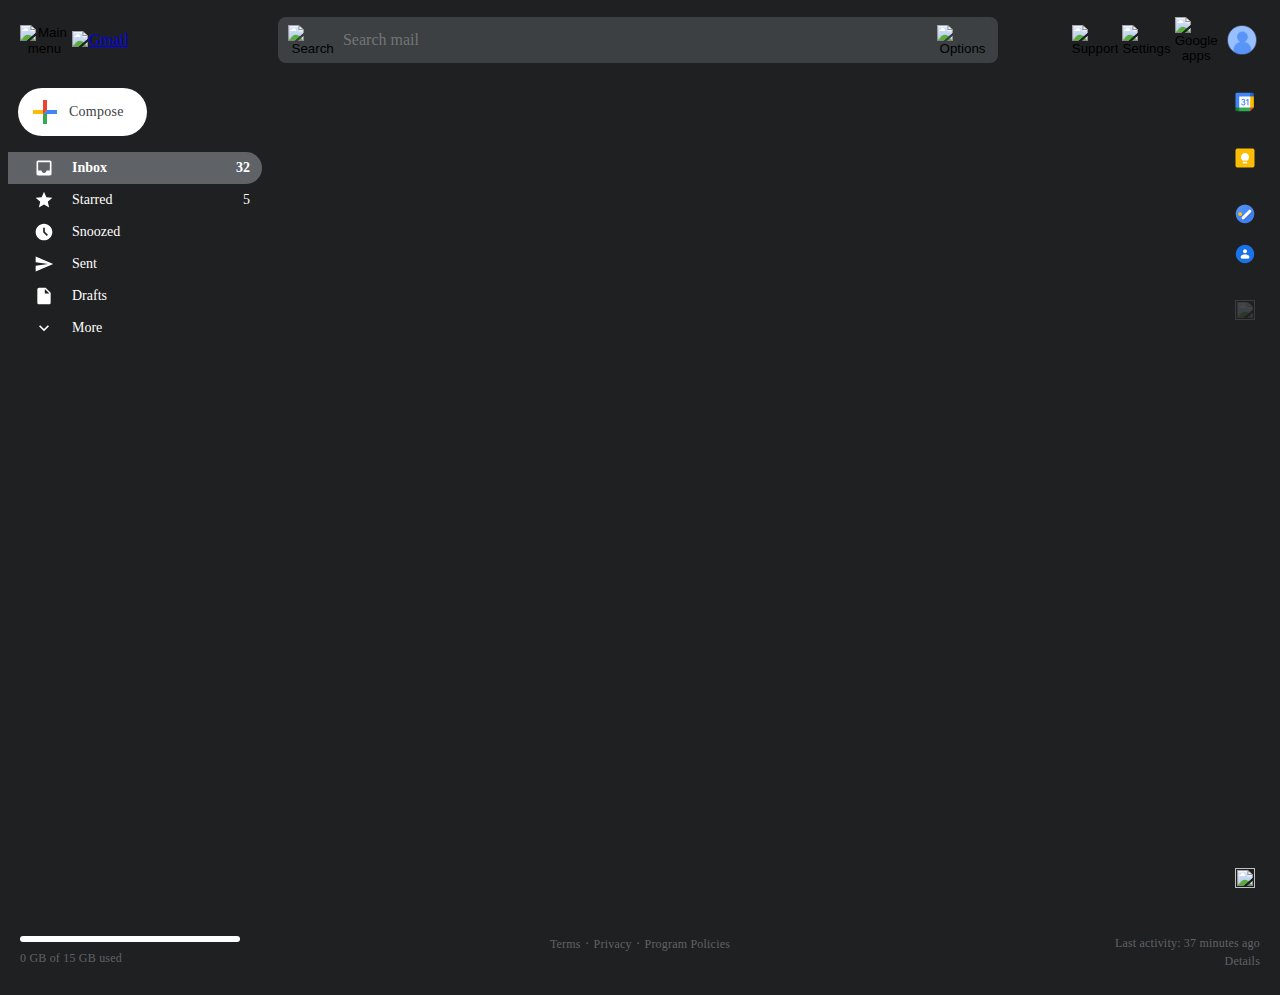
==== index.html @ 2e57ca29 "Header" ====
<!DOCTYPE html>
<html lang="en">
<head>
    <meta charset="UTF-8">
    <meta http-equiv="X-UA-Compatible" content="IE=edge">
    <meta name="viewport" content="width=device-width, initial-scale=1.0">
    <title>Gmail</title>
    <link rel="icon" type="image/png" href="/assets/img/favicon.png">
    <link rel="stylesheet" href="css/main.css">
</head>
<body>
    <div class="body-wrapper">
      <!-- Gerardo HEADER -->

    <header class="header">

      <div class="header-group">

        <div class="icons">
          <button id="header-menu" class="btn header-menu tooltip" data-info="Main menu" >
            <img src="/assets/icons/Burger_Menu.png" alt="Main menu" class="btn-icon-btn-icon-alt">
          </button>
        </div>
  
        <a href="#" class="header-logo" >
          <img src="/assets/icons/logo_gmail_text.png" alt="Gmail" >
        </a>

      </div>

      <form class="header-search" action="">

        <div class="icons-search">
          <button id="js-header-search" class="btn btn-nofill tooltip"  data-info="Search">
            <img src="/assets/icons/search.png" alt="Search"class="btn-icon-btn-icon-alt-search">
          </button>
        </div>

        <input type="search" class="header-search-input" placeholder="Search mail">
        
        <div class="icons">
          <button type="reset" class="btn" data-info="Options">
            <img src="/assets/icons/clear_black_24dp.svg" alt="Options" class="btn-icon-btn-icon-alt">
          </button>
        </div>

        <div class="icons-drop">
          <button id="header-search-options" class="btn tooltip" data-info="Options">
            <img src="/assets/icons/dropdown.png" alt="Options" class="btn-icon-btn-icon-alt-drop">
          </button>
        </div>

      </form>

      <div class="header-group profile" >

          <div class="icons">
            <button id="header-info" class="btn">
              <img src="/assets/icons/Help.png" alt="Support" class="btn-icon-btn-icon-alt">
            </button>
          </div>

          <div class="icons">
            <button id="header-settings" class="btn" data-info="Settings">
              <img src="/assets/icons/Settings.png" alt="Settings"  class="btn-icon-btn-icon-alt">
            </button>
          </div>

          <div class="icons">
            <button id="header-apps" class="btn" >
              <img src="/assets/icons/Menu_apps.png" alt="Google apps" class="btn-icon-btn-icon-alt">
            </button>
          </div>

          <div class="icons">
            <button id="header-profile" class="btn tooltip" >
              <img src="/assets/img/Profile.png" class="btn-icon header-profile">
            </button>
          </div>
      </div>

    </header>
      <!-- Gerardo HEADER -->



       <!-- Charlie LEFT SIDEBAR -->

    <section class="left-sidebar">

      <div class="left-sidebar-compose">
        <button class="sidebar-btn-compose">
          <img src="assets/icons/create_32dp.png" alt="Compose a new email" class="sidebar-btn-compose-icon">
          <span class="sidebar-btn-compose-title">Compose</span>
        </button>
      </div>

      <div class="left-siderbar-label">
        <ul class="labels category-item-list">

          <li class="category-item active">
            <div class="background-active">
              <svg class="category-item-icon-active" xmlns="http://www.w3.org/2000/svg" height="24px" viewBox="0 0 24 24" width="24px" fill="#000000"><path d="M0 0h24v24H0V0z" fill="none"/><path d="M19 3H4.99c-1.11 0-1.98.89-1.98 2L3 19c0 1.1.88 2 1.99 2H19c1.1 0 2-.9 2-2V5c0-1.11-.9-2-2-2zm0 12h-4c0 1.66-1.35 3-3 3s-3-1.34-3-3H4.99V5H19v10z"/></svg>
              <span class="category-item-title-active">Inbox</span>
            </div>
            <span class="category-item-number-active" >32</span>
          </li>

          <li class="category-item">
            <div>
              <svg class="category-item-icon" xmlns="http://www.w3.org/2000/svg" height="24px" viewBox="0 0 24 24" width="24px" fill="#000000"><path d="M0 0h24v24H0z" fill="none"/><path d="M0 0h24v24H0z" fill="none"/><path d="M12 17.27L18.18 21l-1.64-7.03L22 9.24l-7.19-.61L12 2 9.19 8.63 2 9.24l5.46 4.73L5.82 21z"/></svg>
              <span class="category-item-title">Starred</span>
            </div>
            <span class="category-item-number">5</span>
          </li>

          <li class="category-item">
            <div>
              <svg class="category-item-icon" xmlns="http://www.w3.org/2000/svg" enable-background="new 0 0 24 24" height="24px" viewBox="0 0 24 24" width="24px" fill="#000000"><g><path d="M0,0h24v24H0V0z" fill="none"/></g><g><path d="M11.99,2C6.47,2,2,6.48,2,12s4.47,10,9.99,10C17.52,22,22,17.52,22,12S17.52,2,11.99,2z M15.29,16.71L11,12.41V7h2v4.59 l3.71,3.71L15.29,16.71z"/></g></svg>
              <span class="category-item-title">Snoozed</span>
            </div>
            <span class="category-item-number"></span>
          </li>

          <li class="category-item">
            <div>
              <svg class="category-item-icon" xmlns="http://www.w3.org/2000/svg" height="24px" viewBox="0 0 24 24" width="24px" fill="#000000"><path d="M0 0h24v24H0z" fill="none"/><path d="M2.01 21L23 12 2.01 3 2 10l15 2-15 2z"/></svg>
              <span class="category-item-title">Sent</span>
            </div>
            <span class="category-item-number"></span>
          </li>

          <li class="category-item">
            <div>
              <svg class="category-item-icon" xmlns="http://www.w3.org/2000/svg" height="24px" viewBox="0 0 24 24" width="24px" fill="#000000"><path d="M0 0h24v24H0z" fill="none"/><path d="M6 2c-1.1 0-1.99.9-1.99 2L4 20c0 1.1.89 2 1.99 2H18c1.1 0 2-.9 2-2V8l-6-6H6zm7 7V3.5L18.5 9H13z"/></svg>
              <span class="category-item-title">Drafts</span>
            </div>
            <span class="category-item-number"></span>
          </li>

          <ul class="category-item category-item-sub">
            <div>
              <svg class="category-item-icon" xmlns="http://www.w3.org/2000/svg" height="24px" viewBox="0 0 24 24" width="24px" fill="#000000"><path d="M0 0h24v24H0z" fill="none"/><path d="M16.59 8.59L12 13.17 7.41 8.59 6 10l6 6 6-6z"/></svg>
              <span class="category-item-title">More</span>
            </div>

          </ul>

        </ul>
      </div>

    </section>
    <!-- End Charlie Left Sidebar -->


       <!-- Mario RIGHT SIDEBAR -->

    <section class="app-container" >

      <div class="app-group">

        <div class="app-item">
          <button class="btn">
            <img src="assets/icons/calendar_2020q4_2x.png" alt="Calendar" class="btn-icon btn-icon-sm"">
          </button>
        </div>
  
        <div class="app-item">
          <button class="btn">
            <img src="assets/icons/keep_2020q4v3_2x.png" alt="Keep" class="btn-icon btn-icon-sm">
          </button>
        </div>
  
        <div class="app-item">
          <button class="btn">
            <img src="assets/icons/tasks2_2x.png" alt="Tasks" class="btn-icon btn-icon-sm">
          </button>
        </div>
  
        <div class="app-item">
          <button class="btn">
            <img src="assets/icons/contacts_2x.png" alt="Contacts" class="btn-icon btn-icon-sm">
          </button>
        </div>
  
        <div class="app-item">
          <button class="btn">
            <img src="assets/icons/Add.png" alt="" class="btn-icon btn-icon-sm btn-icon-disabled">
          </button>
        </div>

      </div>

      
      <button class="btn">
        <img src="assets/icons/arrow_forward.png" alt="" class="btn-icon btn-icon-sm btn-icon-alt">
      </button>

    </section>
    
    <!-- End Mario RIGHT SIDEBAR -->
    </div>
    <footer class="activity">
      <div class="footer-container">
        <div class="footer-item">
          <span class="progressbar" ></span>
          <a href="#" class="footer-link footer-text-sm">
            <div class="footer-group">
              <span> 0 GB of 15 GB used</span> 
            </div>
          </a>
        </div>

        <!-- BETTY FOOTER -->
        
        <div class="footer-item">
          <a href="#`" class="footer-link footer-text-sm">Terms</a>
          ·
          <a href="#" class="footer-link footer-text-sm">Privacy</a>
          ·
          <a href="#" class="footer-link footer-text-sm">Program Policies</a>
        </div>

        <div class="footer-item">
          <span class="footer-text-sm" >Last activity: 37 minutes ago</span>
          
          <div class="footer-group">
            <a href="#" class="footer-link footer-text-sm">Details</a>
          </div>
        </div>
      </div>
    </footer>
   
     
</body>
</html>
---- css/main.css ----
@font-face {
	font-family: 'Product Sans';
	src: url('../assets/Fonts/Product\ Sans\ Regular.ttf') format('ttf');
  }

:root {

    /* ==== FONTS ==== */
    --font: 'Product Sans';
	--font-m: 1rem;
    /* ==== COLORES ==== */
    --black: #202124;
    --grey: #3c4043;
    --light-grey: #5f6368;
    --red: #d93025;
	--background: #1F2022;
  
  }

/* ==== GLOBAL ==== */

*,
*::before,
*::after {
	box-sizing: border-box;
	background-color: var(--background);
}

html,
body {
	font-size: 16px;
	font-family: var(--font);
	color: var(--black);
}

input[type="search"]::-webkit-search-cancel-button {
	-webkit-appearance: none;
}

/* ---- BTN ---- */

.btn {
	display: flex;
	align-items: center;
	justify-content: center;
	min-width: 40px;
	height: 40px;
	border-radius: 999px;
	border: none;
	cursor: pointer;
	user-select: none;
	padding: 0;
	margin: 0 2px;
	outline: none;
	z-index: 3;
}

.btn-alt {
	display: flex;
	align-items: center;
	justify-content: center;
	height: 40px;
	background: none;
	border-radius: 4px;
	border: none;
	cursor: pointer;
	padding: 0 4px;
	outline: none;
}

.btn-nofill{
	background-color: var(--grey);
}
.btn-sm {
	width: 18px;
	padding: 0;
	margin-left: -3px;
	outline: none;
	fill: white;
}

.btn-lg {
	display: flex;
	align-items: center;
	justify-content: center;
	height: 40px;
	background: none;
	border-radius: 4px;
	border: none;
	cursor: pointer;
	padding: 0 2px;
	outline: none;
	fill: white;
}

.icons-search, .icons-drop{
	background-color: var(--grey);
}

.btn-icon {
	display: block;
	width: 24px;
	height: 24px;
	border: none;
	border-radius: 999px;
	fill: white;
}

.btn-icon-sm {
	height: 20px;
	width: 20px;
	border-radius: 0;
	fill: white;
}

.btn-icon-alt {
	opacity: var(--opacity);
	fill: white;
}

.btn-icon .btn-icon-alt{
 fill: white;
}

.btn-icon-btn-icon-alt-search, .btn-icon-btn-icon-alt-drop {
	fill: white;
	background-color: var(--grey);
}

.btn-icon-disabled {
	opacity: 0.175;
	fill: white;
}

/* ---- BODY GRID ---- */

.body-wrapper {
	display: grid;
	grid-template-columns: 270px 1fr 55px;
	grid-template-rows: auto calc(100vh - 64px);
	overflow: hidden;
}

/* ---- Charlie SIDEBAR ---- */

.left-sidebar {
	display: flex;
	flex-flow: column;

	grid-column: 1 / 2;
	grid-row: 2 / -1;
}

.left-sidebar-compose {
	padding: 0 10px;
	margin: 16px 0;
	display: flex;
}

.sidebar-btn-compose {
	display: flex;
	align-items: center;
	justify-content: space-between;
	font-size: var(--font-m);
	line-height: 1.5rem;
	background-color: white;
	min-width: 48px;
	height: 48px;
	vertical-align: middle;
	padding: 5px;
	border: none;
	border-radius: 999px;
	cursor: pointer;
	overflow: hidden;
}

.sidebar-btn-compose-icon {
	margin-left: 6px;
	background-color: white;
}

.sidebar-btn-compose-title {
	color: var(--grey);
	font-family: var(--font);
	font-size: 0.875rem;
	font-weight: 500;
	letter-spacing: 0.25px;
	margin-left: 8px;
	margin-right: 18px;
	background-color: white;
}

.labels {
	max-height: 270px;
	overflow-y: auto;
}

.labels::-webkit-scrollbar {
	width: 9px;
	height: 32px;
}

.category-item-list {
	display: flex;
	flex-flow: column;
	width: 100%;
	margin: 0;
	padding: 0;
	padding-right: 16px;
}

.category-item {
	display: flex;
	flex-flow: row nowrap;
	align-items: center;
	justify-content: space-between;
	color: var(--grey);
	font-family: var(--font);
	font-size: 0.875rem;
	line-height: 1.1rem;
	min-height: 32px;
	padding: 0 12px 0 26px;
	border-top-right-radius: 999px;
	border-bottom-right-radius: 999px;
	user-select: none;

	flex: 0;
}

.category-item > div {
	display: flex;
	align-items: center;
}

.background-active{
	color: white;
	font-weight: 600;
	background-color: var(--light-grey);
}
.category-item-icon {
	width: 20px;
	margin-right: 18px;
	opacity: var(--opacity);
	fill: white;
}

.category-item-icon-active {
	width: 20px;
	margin-right: 18px;
	opacity: var(--opacity);
	background-color: var(--light-grey);
	fill: white;
}

.category-item.active {
	color: white;
	font-weight: 600;
	background-color: var(--light-grey);
}

 .category-item-title-active{
	background-color: var(--light-grey)
 }
 .category-item-title{
	color: white;
 }
 .category-item-number-active{
	background-color: var(--light-grey)
 }
 
 .category-item-number{
	color: white;
 }

.drag-btn-container {
	width: 100%;
	display: flex;
	justify-content: center;
	margin-left: 12px;
	opacity: 0;
}

.drag-btn {
	width: 32px;
	height: 4px;
	background-color: var(--grey);
	border: none;
	border-radius: 999px;
	margin-top: 5px;
	outline: none;
	user-select: none;
	opacity: 0.18;
	cursor: row-resize;
}

.category-title {
	font-family: var(--font);
	color: var(--grey);
	font-size: 0.875rem;
	font-weight: 500;
	letter-spacing: 0.25px;
	padding: 0 12px 0 26px;
	user-select: none;
	margin: 10px 0;
}

.hangouts .category-title {
	margin-top: 18px;
}

.category-item-btn {
	font-family: var(--font);
	font-size: 0.875rem;
	line-height: 1.1rem;
	padding: 0 12px 0 26px;
}

.sidebar-btn-lg {
	width: 100%;
	color: #fff;
	font-size: 13px;
	font-weight: 600;
	letter-spacing: 0.25px;
	background-color: var(--blue);
	line-height: 1.4rem;
	vertical-align: baseline;
	border: none;
	border-radius: 2px;
	padding: 5px 16px;
	outline: none;
	user-select: none;
}

.category-img {
	height: 72px;
	margin-top: 16px;
	margin-bottom: 16px;
	margin-left: calc(70% - 72px);
	user-select: none;
}

.btn-sidebar {
	padding: 0;
	height: 32px;
	width: 36px;
	margin: 0;
	border-radius: 0;
}

.btn-sidebar.active {
	background-color: white;
	opacity: 1;
	box-shadow: inset 0 0 4px 2px rgb(102 102 102 / 15%);
}

.btn-icon-sidebar.btn-icon-sm {
	opacity: var(--opacity);
	height: 16px;
	width: 16px;
}

.btn-icon-sidebar.btn-icon-sm.active {
	opacity: 1;
}

/* ---- End Charlie Sidebar ---- */

/* ==== Mario RIGHT SIDEBAR ==== */

.app-container {
	display: flex;
	flex-flow: column;
	align-items: center;
	justify-content: space-between;
	padding: 10px;
	grid-column: 3 / 4;
	grid-row: 2 / -1;
   }
   
   .app-item {
	margin-bottom: 16px;
   }
   
   .app-group > :nth-last-child(3) {
	margin-bottom: 0;
   }
   .app-group > :nth-last-child(1) {
	margin-top: 6px;
   }

   /* ==== End Mario RIGHT SIDEBAR ==== */

   /* ==== Bety FOOTER ==== */

.footer-container {
	display: flex;
	flex-flow: row;
	justify-content: space-between;
	align-items: flex-start;
	padding: 12px;
	margin: 16px 0;
}

.footer-item {
	display: flex;
	align-items: center;
	color: var(--light-grey);
	font-size: 0.875rem;
	padding: 0;
	margin: 0;
	text-decoration: none;
	letter-spacing: 0.2px;
	user-select: none;

	flex: 1 1;
}

.progressbar {
	background-color: white;
	display: block;
	height: 6px;
	width: 100%;
	border-radius: 999px;
	max-width: 220px;
	padding: 0;
	margin: 0;
	margin-bottom: 6px;
}

.footer-item:first-child,
.footer-item:last-child {
	flex: 1 0 30%;
}

.footer-item:first-child {
	display: flex;
	flex-flow: column;
	align-items: flex-start;
}

.footer-item:first-child > a {
	display: flex;
	align-items: center;
	text-align: left;
}

.footer-item:nth-child(2) {
	text-align: center;
	display: flex;
	justify-content: center;

	flex: 1 1 100%;
}

.footer-item:nth-child(2) * {
	padding: 0 4px;
}

.footer-item:last-child {
	display: flex;
	flex-flow: column;
	align-items: flex-end;
	text-align: right;
}

.footer-group {
	display: flex;
	align-items: center;
	flex: 1 1 auto;
	margin-top: 4px;
}
.footer-link {
	color: var(--light-grey);
	text-decoration: none;
	line-height: 1;
	font-size: 0.75rem;
	user-select: none;
}

.footer-text-sm {
	font-size: 0.75rem;
	user-select: none;
}

/* ==== Gerardo HEADER ==== */

.header {
	display: grid;
	grid-template-columns: 256px 1fr min-content;
	justify-content: space-between;
	align-items: center;
	grid-column-gap: 12px;
	height: 64px;
	padding: 0.15rem;
	background-color: var(--background);
	grid-column: 1 / -1;
}
#header-search-options{
	background-color: var(--grey);
}	
.header-group {
	display: flex;
	align-items: center;
	margin: 0 6px;
}

.header-search {
	display: flex;
	align-items: center;
	justify-content: space-between;
	width: 100%;
	max-width: 720px;
	background-color: var(--grey);
	border-radius: 8px;
	padding: 3px 8px;

	transition: box-shadow 150ms ease;
}

.header-search:focus-within {
	background-color: var(--light-grey);

	box-shadow: 0 1px 2px 0 rgba(60, 64, 67, 0.302), 0 1px 3px 1px rgba(60, 64, 67, 0.149);
}

.btn[type="reset"] {
	display: none;
}

.header-search:focus-within .btn[type="reset"] {
	display: flex;
}

.header-search-input {
	display: block;
	font-family: var(--font);
	font-size: var(--font-m);
	font-weight: 400;
	background-color: transparent;
	width: 100%;
	padding: 4px;
	border: none;
	outline: none;
}

#header-profile {
	height: 40px;
	width: 40px;
}

.header-profile {
	height: 32px;
	width: 32px;
	opacity: 1;
}

#header-menu {
	width: 48px;
	height: 48px;
	margin: 4px;
}
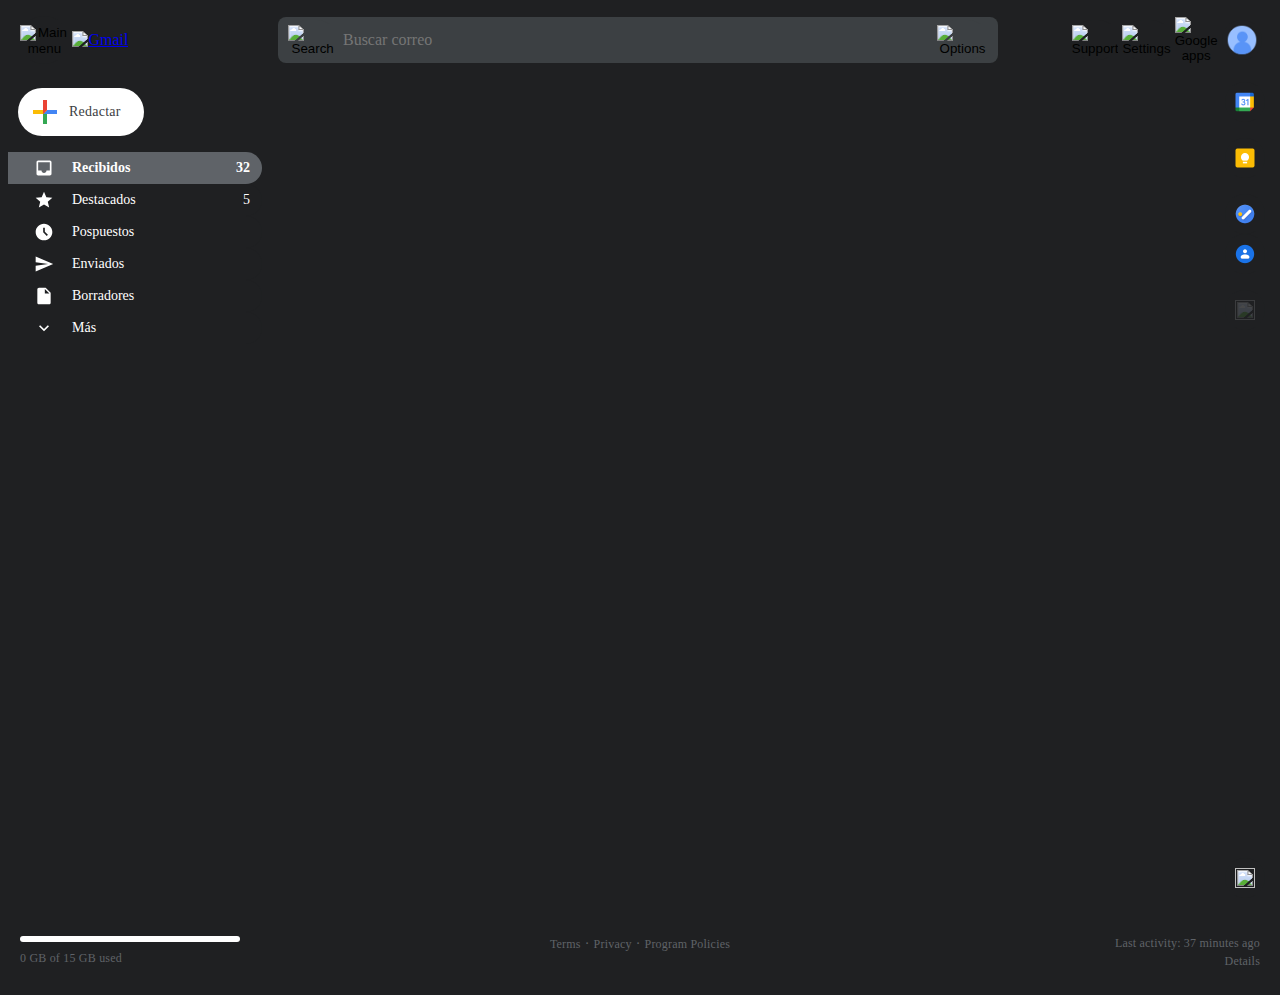
==== commit faed75c0: "Update index.html" ====
--- a/index.html
+++ b/index.html
@@ -18,12 +18,12 @@
 
         <div class="icons">
           <button id="header-menu" class="btn header-menu tooltip" data-info="Main menu" >
-            <img src="/assets/icons/Burger_Menu.png" alt="Main menu" class="btn-icon-btn-icon-alt">
+            <img src="assets/icons/Burger_Menu.png" alt="Main menu" class="btn-icon-btn-icon-alt">
           </button>
         </div>
   
         <a href="#" class="header-logo" >
-          <img src="/assets/icons/logo_gmail_text.png" alt="Gmail" >
+          <img src="assets/icons/logo_gmail_text.png" alt="Gmail" >
         </a>
 
       </div>
@@ -32,21 +32,21 @@
 
         <div class="icons-search">
           <button id="js-header-search" class="btn btn-nofill tooltip"  data-info="Search">
-            <img src="/assets/icons/search.png" alt="Search"class="btn-icon-btn-icon-alt-search">
-          </button>
-        </div>
-
-        <input type="search" class="header-search-input" placeholder="Search mail">
+            <img src="assets/icons/search.png" alt="Search"class="btn-icon-btn-icon-alt-search">
+          </button>
+        </div>
+
+        <input type="search" class="header-search-input" placeholder="Buscar correo">
         
         <div class="icons">
           <button type="reset" class="btn" data-info="Options">
-            <img src="/assets/icons/clear_black_24dp.svg" alt="Options" class="btn-icon-btn-icon-alt">
+            <img src="assets/icons/clear_black_24dp.svg" alt="Options" class="btn-icon-btn-icon-alt">
           </button>
         </div>
 
         <div class="icons-drop">
           <button id="header-search-options" class="btn tooltip" data-info="Options">
-            <img src="/assets/icons/dropdown.png" alt="Options" class="btn-icon-btn-icon-alt-drop">
+            <img src="assets/icons/dropdown.png" alt="Options" class="btn-icon-btn-icon-alt-drop">
           </button>
         </div>
 
@@ -56,25 +56,25 @@
 
           <div class="icons">
             <button id="header-info" class="btn">
-              <img src="/assets/icons/Help.png" alt="Support" class="btn-icon-btn-icon-alt">
+              <img src="assets/icons/Help.png" alt="Support" class="btn-icon-btn-icon-alt">
             </button>
           </div>
 
           <div class="icons">
             <button id="header-settings" class="btn" data-info="Settings">
-              <img src="/assets/icons/Settings.png" alt="Settings"  class="btn-icon-btn-icon-alt">
+              <img src="assets/icons/Settings.png" alt="Settings"  class="btn-icon-btn-icon-alt">
             </button>
           </div>
 
           <div class="icons">
             <button id="header-apps" class="btn" >
-              <img src="/assets/icons/Menu_apps.png" alt="Google apps" class="btn-icon-btn-icon-alt">
+              <img src="assets/icons/Menu_apps.png" alt="Google apps" class="btn-icon-btn-icon-alt">
             </button>
           </div>
 
           <div class="icons">
             <button id="header-profile" class="btn tooltip" >
-              <img src="/assets/img/Profile.png" class="btn-icon header-profile">
+              <img src="assets/img/Profile.png" class="btn-icon header-profile">
             </button>
           </div>
       </div>
@@ -90,8 +90,8 @@
 
       <div class="left-sidebar-compose">
         <button class="sidebar-btn-compose">
-          <img src="assets/icons/create_32dp.png" alt="Compose a new email" class="sidebar-btn-compose-icon">
-          <span class="sidebar-btn-compose-title">Compose</span>
+          <img src="assets/icons/create_32dp.png" alt="Redactar un email" class="sidebar-btn-compose-icon">
+          <span class="sidebar-btn-compose-title">Redactar</span>
         </button>
       </div>
 
@@ -101,7 +101,7 @@
           <li class="category-item active">
             <div class="background-active">
               <svg class="category-item-icon-active" xmlns="http://www.w3.org/2000/svg" height="24px" viewBox="0 0 24 24" width="24px" fill="#000000"><path d="M0 0h24v24H0V0z" fill="none"/><path d="M19 3H4.99c-1.11 0-1.98.89-1.98 2L3 19c0 1.1.88 2 1.99 2H19c1.1 0 2-.9 2-2V5c0-1.11-.9-2-2-2zm0 12h-4c0 1.66-1.35 3-3 3s-3-1.34-3-3H4.99V5H19v10z"/></svg>
-              <span class="category-item-title-active">Inbox</span>
+              <span class="category-item-title-active">Recibidos</span>
             </div>
             <span class="category-item-number-active" >32</span>
           </li>
@@ -109,7 +109,7 @@
           <li class="category-item">
             <div>
               <svg class="category-item-icon" xmlns="http://www.w3.org/2000/svg" height="24px" viewBox="0 0 24 24" width="24px" fill="#000000"><path d="M0 0h24v24H0z" fill="none"/><path d="M0 0h24v24H0z" fill="none"/><path d="M12 17.27L18.18 21l-1.64-7.03L22 9.24l-7.19-.61L12 2 9.19 8.63 2 9.24l5.46 4.73L5.82 21z"/></svg>
-              <span class="category-item-title">Starred</span>
+              <span class="category-item-title">Destacados</span>
             </div>
             <span class="category-item-number">5</span>
           </li>
@@ -117,7 +117,7 @@
           <li class="category-item">
             <div>
               <svg class="category-item-icon" xmlns="http://www.w3.org/2000/svg" enable-background="new 0 0 24 24" height="24px" viewBox="0 0 24 24" width="24px" fill="#000000"><g><path d="M0,0h24v24H0V0z" fill="none"/></g><g><path d="M11.99,2C6.47,2,2,6.48,2,12s4.47,10,9.99,10C17.52,22,22,17.52,22,12S17.52,2,11.99,2z M15.29,16.71L11,12.41V7h2v4.59 l3.71,3.71L15.29,16.71z"/></g></svg>
-              <span class="category-item-title">Snoozed</span>
+              <span class="category-item-title">Pospuestos</span>
             </div>
             <span class="category-item-number"></span>
           </li>
@@ -125,7 +125,7 @@
           <li class="category-item">
             <div>
               <svg class="category-item-icon" xmlns="http://www.w3.org/2000/svg" height="24px" viewBox="0 0 24 24" width="24px" fill="#000000"><path d="M0 0h24v24H0z" fill="none"/><path d="M2.01 21L23 12 2.01 3 2 10l15 2-15 2z"/></svg>
-              <span class="category-item-title">Sent</span>
+              <span class="category-item-title">Enviados</span>
             </div>
             <span class="category-item-number"></span>
           </li>
@@ -133,7 +133,7 @@
           <li class="category-item">
             <div>
               <svg class="category-item-icon" xmlns="http://www.w3.org/2000/svg" height="24px" viewBox="0 0 24 24" width="24px" fill="#000000"><path d="M0 0h24v24H0z" fill="none"/><path d="M6 2c-1.1 0-1.99.9-1.99 2L4 20c0 1.1.89 2 1.99 2H18c1.1 0 2-.9 2-2V8l-6-6H6zm7 7V3.5L18.5 9H13z"/></svg>
-              <span class="category-item-title">Drafts</span>
+              <span class="category-item-title">Borradores</span>
             </div>
             <span class="category-item-number"></span>
           </li>
@@ -141,7 +141,7 @@
           <ul class="category-item category-item-sub">
             <div>
               <svg class="category-item-icon" xmlns="http://www.w3.org/2000/svg" height="24px" viewBox="0 0 24 24" width="24px" fill="#000000"><path d="M0 0h24v24H0z" fill="none"/><path d="M16.59 8.59L12 13.17 7.41 8.59 6 10l6 6 6-6z"/></svg>
-              <span class="category-item-title">More</span>
+              <span class="category-item-title">Más</span>
             </div>
 
           </ul>
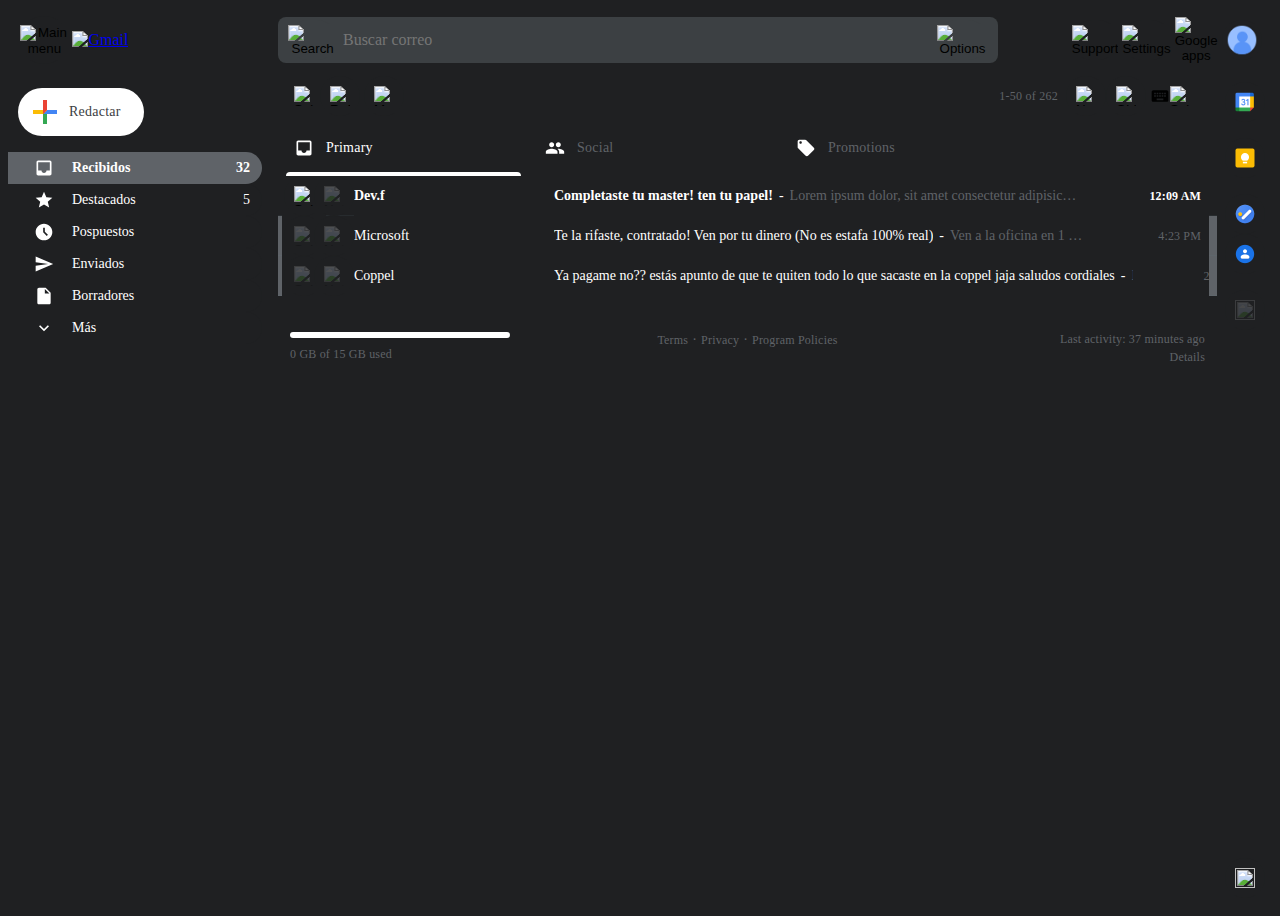
==== commit 3134af37: "Correos" ====
--- a/index.html
+++ b/index.html
@@ -188,18 +188,211 @@
             <img src="assets/icons/Add.png" alt="" class="btn-icon btn-icon-sm btn-icon-disabled">
           </button>
         </div>
-
-      </div>
-
-      
+      </div>
       <button class="btn">
         <img src="assets/icons/arrow_forward.png" alt="" class="btn-icon btn-icon-sm btn-icon-alt">
       </button>
-
     </section>
-    
     <!-- End Mario RIGHT SIDEBAR -->
-    </div>
+
+      <!-- BODY -->
+
+      <section class="inbox" >
+      
+        <!-- MAIL -->
+  
+        <div class="inbox-menu">
+  
+          <div class="inbox-menu-group">
+  
+            <div class="inbox-btn-group" >
+              <button class="btn-alt">
+                <img src="/assets/icons/check_select.png" alt="Select" class="btn-icon-sm btn-icon-alt btn-icon-hover">
+              </button>
+            </div>
+  
+            <button class="btn">
+              <img src="/assets/icons/refresh.png" alt="Refresh" class="btn-icon btn-icon-sm btn-icon-alt btn-icon-hover">
+            </button>
+  
+            <button class="btn">
+              <img src="/assets/icons/kebab_menu.png" alt="More" class="btn-icon btn-icon-sm btn-icon-alt btn-icon-hover">
+            </button>
+  
+          </div>
+  
+          <div class="inbox-menu-group">
+  
+            <button class="btn-lg btn-alt" >
+              <div class="inbox-menu-pagination">
+                1-50 of 262
+              </div>
+            </button>
+  
+            <div class="inbox-menu-pagination-btn">
+              <button class="btn btn-pagination">
+                <img src="/assets/icons/arrow_back.png" alt="Newer" class="btn-icon-sm btn-icon-alt">
+              </button>
+  
+              <button class="btn btn-pagination">
+                <img src="/assets/icons/arrow_forward.png" alt="Older" class="btn-icon-sm btn-icon-alt btn-icon-hover">
+              </button>
+            </div>
+  
+            <div class="inbox-btn-group" >
+              <button class="btn-alt">
+                <img src="/assets/icons/keyboard_black_24dp.svg" id="keyboard" alt="Input tools on/off" class="btn-icon-sm btn-icon-alt" >
+              </button>
+  
+              <button class="btn-sm btn-alt">
+                <img src="/assets/icons/arrow_drop_down_black_24dp.svg" alt="Select input tool" class="btn-icon-sm btn-icon-alt">
+              </button>
+            </div>
+  
+          </div>
+  
+        </div>
+  
+        <div class="inbox-container">
+  
+          <div class="inbox-category">
+  
+            <div id="ctg-primary" class="inbox-category-item active">
+              <svg class="inbox-category-icon btn-icon btn-icon-sm btn-icon-alt active" xmlns="http://www.w3.org/2000/svg" height="24px" viewBox="0 0 24 24" width="24px" fill="#000000"><path d="M0 0h24v24H0V0z" fill="none"/><path d="M19 3H4.99c-1.11 0-1.98.89-1.98 2L3 19c0 1.1.88 2 1.99 2H19c1.1 0 2-.9 2-2V5c0-1.11-.9-2-2-2zm0 12h-4c0 1.66-1.35 3-3 3s-3-1.34-3-3H4.99V5H19v10z"/></svg>
+              <span class="inbox-category-title">Primary</span>
+            </div>
+  
+            <div class="inbox-category-item">
+              <svg class="inbox-category-icon btn-icon-btn-icon-alt btn-icon-sm" xmlns="http://www.w3.org/2000/svg" height="24px" viewBox="0 0 24 24" width="24px" fill="#000000"><path d="M0 0h24v24H0z" fill="none"/><path d="M16 11c1.66 0 2.99-1.34 2.99-3S17.66 5 16 5c-1.66 0-3 1.34-3 3s1.34 3 3 3zm-8 0c1.66 0 2.99-1.34 2.99-3S9.66 5 8 5C6.34 5 5 6.34 5 8s1.34 3 3 3zm0 2c-2.33 0-7 1.17-7 3.5V19h14v-2.5c0-2.33-4.67-3.5-7-3.5zm8 0c-.29 0-.62.02-.97.05 1.16.84 1.97 1.97 1.97 3.45V19h6v-2.5c0-2.33-4.67-3.5-7-3.5z"/></svg>
+              <span class="inbox-category-title">Social</span>
+            </div>
+  
+            <div class="inbox-category-item">
+              <svg class="inbox-category-icon btn-icon-btn-icon-alt btn-icon-sm" xmlns="http://www.w3.org/2000/svg" height="24px" viewBox="0 0 24 24" width="24px" fill="#000000"><path d="M0 0h24v24H0z" fill="none"/><path d="M21.41 11.58l-9-9C12.05 2.22 11.55 2 11 2H4c-1.1 0-2 .9-2 2v7c0 .55.22 1.05.59 1.42l9 9c.36.36.86.58 1.41.58.55 0 1.05-.22 1.41-.59l7-7c.37-.36.59-.86.59-1.41 0-.55-.23-1.06-.59-1.42zM5.5 7C4.67 7 4 6.33 4 5.5S4.67 4 5.5 4 7 4.67 7 5.5 6.33 7 5.5 7z"/></svg>
+              <span class="inbox-category-title">Promotions</span>
+            </div>
+  
+          </div>
+  
+          <!-- MAIL CONTENT -->
+          
+          <div class="content">
+            <div class="mail">
+                <div class="inbox-message-item">
+  
+                  <div class="checkbox" style="margin-right: -12px;" >
+                    <button class="btn">
+                      <img src="/assets/icons/check_box_blank.png" alt="Select" class="btn-icon-sm btn-icon-alt btn-icon-hovermessage-btn-icon">
+                    </button>
+                  </div>
+  
+                  <button class="btn star" style="margin: 0;">
+                    <img src="/assets/icons/Star.png" alt="Not starred" class="btn-icon-sm btn-icon-alt btn-icon-hover message-btn-icon">
+                  </button>
+  
+                  <div class="message-default" >
+  
+                    <div class="message-sender message-content unread" >
+                      <span >Dev.f</span>
+                    </div>
+        
+                    <div class="message-subject message-content unread">
+                      <span>Completaste tu master! ten tu papel!</span>
+                    </div>
+  
+                    <div class="message-seperator message-content"> - </div>
+  
+                    <div class="message-body message-content">
+                      <span> Lorem ipsum dolor, sit amet consectetur adipisicing elit. Soluta error beatae optio ea, quod harum. Iure ab sed, dolores eos repudiandae inventore magnam id modi blanditiis harum at. Facere, exercitationem.</span>
+                    </div>
+                    
+                    <div class="gap message-content" > </div>
+  
+                    <div class="message-date center-text unread" >
+                      <span>12:09 AM</span>
+                    </div>
+  
+                  </div>
+                </div>
+                
+                <div class="inbox-message-item  message-default-unread">
+  
+                  <div class="checkbox" style="margin-right: -12px;" >
+                    <button class="btn">
+                      <img src="/assets/icons/check_box_blank.png" alt="Select" class="btn-icon-sm btn-icon-alt btn-icon-hover message-btn-icon">
+                    </button>
+                  </div>
+  
+                  <div >
+                    <button class="btn star" style="margin: 0;">
+                      <img src="/assets/icons/Star.png" alt="Not starred" class="btn-icon-sm btn-icon-alt btn-icon-hover message-btn-icon">
+                    </button>
+                  </div>
+  
+                  <div class="message-default" >
+  
+                    <div class="message-sender message-content" >
+                      <span >Microsoft</span>
+                    </div>
+        
+                    <div class="message-subject message-content">
+                      <span>Te la rifaste, contratado! Ven por tu dinero (No es estafa 100% real)</span>
+                    </div>
+  
+                    <div class="message-seperator message-content"> - </div>
+  
+                    <div class="message-body message-content">
+                      <span> Ven a la oficina en 1 semana, tendrás bono de 50K USD. Así nomas porque caes bien y te ves camarada</span>
+                    </div>
+                    
+                    <div class="gap message-content" > </div>
+  
+                    <div class="message-date center-text" >
+                      <span>4:23 PM</span>
+                    </div>
+                  </div>
+                </div>
+                
+                <div class="inbox-message-item  message-default-unread">
+  
+                  <div class="checkbox" style="margin-right: -12px;" >
+                    <button class="btn">
+                      <img src="/assets/icons/check_box_blank.png" alt="Select" class="btn-icon-sm btn-icon-alt btn-icon-hover message-btn-icon">
+                    </button>
+                  </div>
+  
+                  <div >
+                    <button class="btn star" style="margin: 0;">
+                      <img src="/assets/icons/Star.png" alt="Not starred" class="btn-icon-sm btn-icon-alt btn-icon-hover message-btn-icon">
+                    </button>
+                  </div>
+  
+                  <div class="message-default" >
+  
+                    <div class="message-sender message-content" >
+                      <span >Coppel</span>
+                    </div>
+        
+                    <div class="message-subject message-content">
+                      <span>Ya pagame no?? estás apunto de que te quiten todo lo que sacaste en la coppel jaja saludos cordiales </span>
+                    </div>  
+  
+                    <div class="message-seperator message-content"> - </div>
+  
+                    <div class="message-body message-content">
+                      <span> Hola cliente! Coppel te busca, debes 50K USD</span>
+                    </div>
+                    
+                    <div class="gap message-content" > </div>
+  
+                    <div class="message-date center-text" >
+                      <span>2:01 PM</span>
+                    </div>
+                  </div>
+                </div>
+            </div>
+
+  <!-- BETTY FOOTER -->
     <footer class="activity">
       <div class="footer-container">
         <div class="footer-item">
@@ -210,9 +403,6 @@
             </div>
           </a>
         </div>
-
-        <!-- BETTY FOOTER -->
-        
         <div class="footer-item">
           <a href="#`" class="footer-link footer-text-sm">Terms</a>
           ·
@@ -220,17 +410,16 @@
           ·
           <a href="#" class="footer-link footer-text-sm">Program Policies</a>
         </div>
-
         <div class="footer-item">
           <span class="footer-text-sm" >Last activity: 37 minutes ago</span>
-          
           <div class="footer-group">
             <a href="#" class="footer-link footer-text-sm">Details</a>
           </div>
         </div>
       </div>
     </footer>
-   
-     
+  </div>
+</div>
+</section>
 </body>
 </html>--- a/css/main.css
+++ b/css/main.css
@@ -390,6 +390,289 @@
 
    /* ==== End Mario RIGHT SIDEBAR ==== */
 
+
+   /* ==== Jesus BODY ==== */
+
+.inbox {
+	grid-column: 2 / 3;
+	grid-row: 2 / -1;
+
+	overflow: hidden;
+}
+
+/* ==== Jesus MAIL ==== */
+
+.inbox-menu {
+	display: flex;
+	flex-flow: row;
+	align-items: center;
+	justify-content: space-between;
+	height: 48px;
+	width: auto;
+	background-color: var(--background);
+	padding: 0 12px;
+	margin-right: 16px;
+}
+
+.inbox-container {
+	display: flex;
+	flex-flow: column;
+}
+
+.inbox-menu-group {
+	display: flex;
+	flex-flow: row;
+	align-items: center;
+	justify-content: center;
+	vertical-align: middle;
+}
+
+.inbox-btn-group {
+	display: flex;
+	align-items: center;
+	justify-content: center;
+	padding: 0;
+}
+
+.inbox-menu-pagination {
+	font-family: var(--font);
+	color: var(--light-grey);
+	font-size: 0.75rem;
+	margin-right: 12px;
+	letter-spacing: 0.25px;
+	margin: 0 6px;
+}
+
+.inbox-menu-pagination-btn {
+	display: flex;
+	align-items: center;
+}
+
+.inbox-menu-pagination-btn .btn-pagination {
+	margin: 0;
+}
+
+.inbox-category {
+	display: flex;
+	flex-flow: row nowrap;
+	justify-content: flex-start;
+	align-items: center;
+	height: 56px;
+	color: var(--light-grey);
+	font-family: var(--font);
+	font-weight: 500;
+	font-size: 0.875rem;
+	letter-spacing: 0.25px;
+	white-space: nowrap;
+	overflow: hidden;
+	margin-right: 16px;
+}
+
+.inbox-category-item {
+	position: relative;
+	display: flex;
+	align-items: center;
+	height: 56px;
+	user-select: none;
+	cursor: pointer;
+	flex: 0 1 251px;
+}
+
+.inbox-category-title {
+	margin-right: 18px;
+	padding: 0;
+}
+
+.inbox-category-icon {
+	margin-left: 16px;
+	margin-right: 12px;
+}
+
+.inbox-category-item.active {
+	color: white;
+}
+
+.inbox-category-icon.active {
+	fill: white;
+	opacity: 1;
+}
+
+#ctg-primary.inbox-category-item.active::before {
+	content: "";
+	position: absolute;
+	display: block;
+	height: 4px;
+	background-color: white;
+	border-top-left-radius: 4px;
+	border-top-right-radius: 4px;
+	left: 0;
+	right: 0;
+	bottom: 0;
+	margin: 0 8px;
+}
+
+/* ==== Jesus MAIL CONTENT ==== */
+
+.content {
+	display: block;
+	margin-bottom: 16px;
+	overflow: hidden;
+	overflow-y: scroll;
+	height: 400px;
+}
+
+.mail {
+	box-sizing: border-box;
+	padding-bottom: 8px;
+}
+
+.inbox-message-item {
+	position: relative;
+	display: flex;
+	flex-flow: row;
+	font: var(--font);
+	align-items: center;
+	font-size: 0.875rem;
+	height: 40px;
+	padding-right: 8px;
+	padding-left: 4px;
+	box-shadow: inset 0 -1px 0 0 rgb(100 121 143 / 12%);
+}
+
+.inbox-message-item-options {
+	position: relative;
+	display: flex;
+	flex-flow: row nowrap;
+	align-items: center;
+	height: 40px;
+	user-select: none;
+	background-color: transparent;
+	color: white;
+	right: 0;
+	top: 0;
+	z-index: 2;
+}
+
+.inbox-message-item-options * {
+	margin: 0;
+	color: white;
+}
+
+.message-default {
+	display: flex;
+	align-items: center;
+	font-family: var(--font);
+	color: var(--light-grey);
+	white-space: nowrap;
+	overflow: hidden;
+	overflow-x: hidden;
+	user-select: none;
+	color: white;
+}
+
+.message-content {
+	padding: 2px 2px 2px 0;
+	line-height: 1.1;
+	color: white;
+}
+
+.gap.message-content {
+	display: block;
+	background: transparent;
+	min-width: 70px;
+	color: white;
+	flex: 0 70px;
+}
+
+.message-sender {
+	color: white;
+	padding-right: 2rem;
+	overflow: hidden;
+	text-overflow: ellipsis;
+
+	flex: 0 0 200px;
+}
+
+.message-subject {
+	color: white;
+	overflow: hidden;
+	text-overflow: ellipsis;
+
+	flex: 0 0 auto;
+}
+
+.message-seperator {
+	vertical-align: middle;
+	line-height: 1;
+	padding: 0 6px;
+	width: 20px;
+	margin-left: -2px;
+}
+
+.message-body {
+	color: var(--light-grey);
+	overflow: hidden;
+	text-overflow: ellipsis;
+
+	flex: 1 1 auto;
+}
+
+.message-date {
+	position: relative;
+	color: var(--light-grey);
+	height: 40px;
+	right: 0;
+	top: 0;
+	font-size: 0.75rem;
+	text-align: right;
+	letter-spacing: 0.15px;
+	margin-right: 8px;
+	z-index: 1;
+
+	flex: 0 56px;
+}
+
+.message-default-unread {
+	background-color: var(--light-grey);
+}
+
+.message-default .unread {
+	color: white;
+	font-weight: 600;
+}
+
+.btn-icon-sm-btn-icon-alt-btn-icon-hover{
+	color: white;
+}
+
+.message-default .read {
+	color: var(--light-grey);
+	font-weight: 400;
+}
+
+.drag-indicator {
+	position: absolute;
+	margin-left: -4px;
+	left: 0;
+	top: 0;
+}
+
+.message-btn-icon {
+	opacity: 0.22;
+}
+
+.message-group-hidden {
+	display: none;
+	transition: opacity 150ms ease;
+}
+
+.center-text {
+	display: flex;
+	justify-content: center;
+	align-items: center;
+}
+
+
    /* ==== Bety FOOTER ==== */
 
 .footer-container {
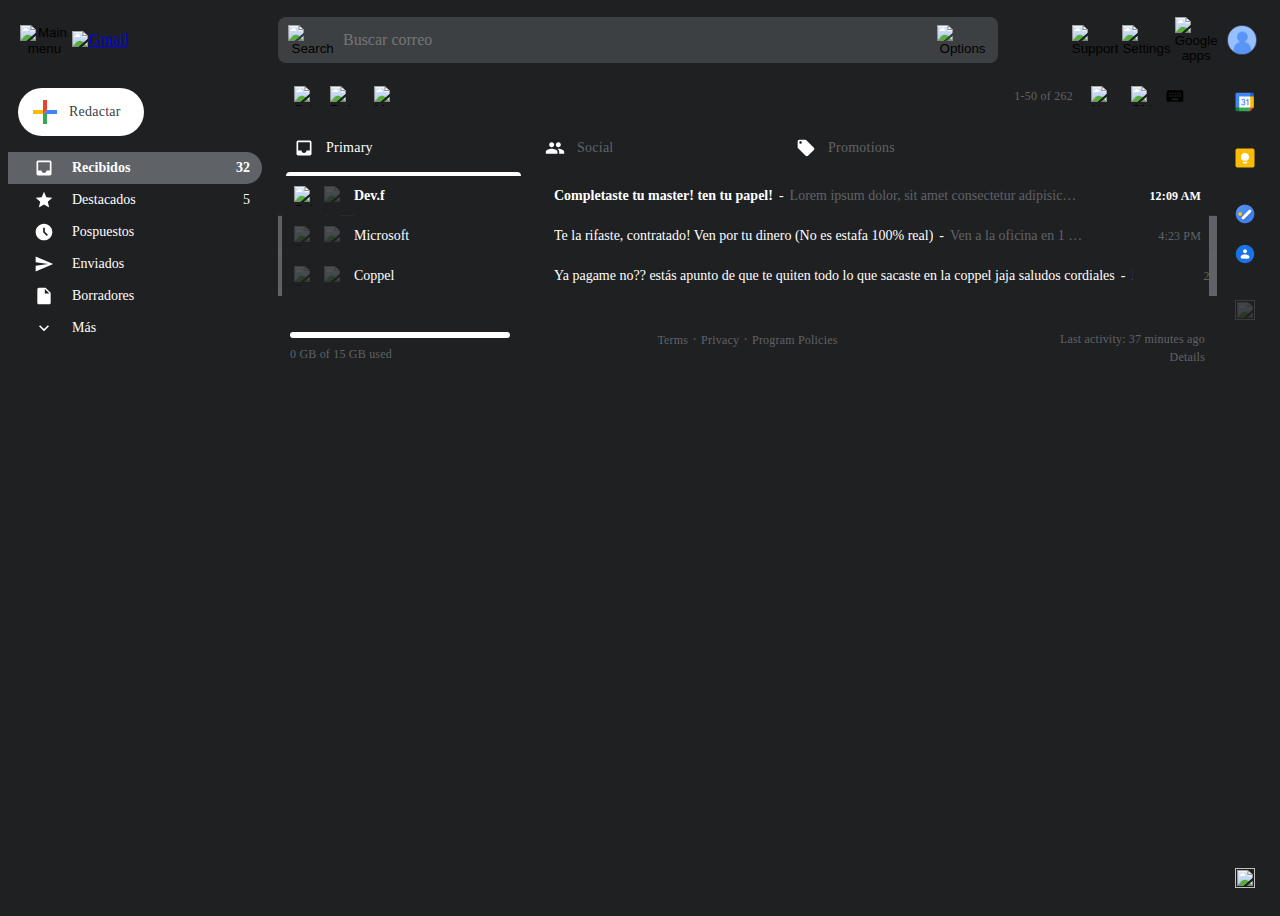
==== commit a0094a2c: "Borrado" ====
--- a/index.html
+++ b/index.html
@@ -5,7 +5,7 @@
     <meta http-equiv="X-UA-Compatible" content="IE=edge">
     <meta name="viewport" content="width=device-width, initial-scale=1.0">
     <title>Gmail</title>
-    <link rel="icon" type="image/png" href="/assets/img/favicon.png">
+    <link rel="icon" type="image/png" href="assets/img/favicon.png">
     <link rel="stylesheet" href="css/main.css">
 </head>
 <body>
@@ -207,16 +207,16 @@
   
             <div class="inbox-btn-group" >
               <button class="btn-alt">
-                <img src="/assets/icons/check_select.png" alt="Select" class="btn-icon-sm btn-icon-alt btn-icon-hover">
+                <img src="assets/icons/check_select.png" alt="Select" class="btn-icon-sm btn-icon-alt btn-icon-hover">
               </button>
             </div>
   
             <button class="btn">
-              <img src="/assets/icons/refresh.png" alt="Refresh" class="btn-icon btn-icon-sm btn-icon-alt btn-icon-hover">
+              <img src="assets/icons/refresh.png" alt="Refresh" class="btn-icon btn-icon-sm btn-icon-alt btn-icon-hover">
             </button>
   
             <button class="btn">
-              <img src="/assets/icons/kebab_menu.png" alt="More" class="btn-icon btn-icon-sm btn-icon-alt btn-icon-hover">
+              <img src="assets/icons/kebab_menu.png" alt="More" class="btn-icon btn-icon-sm btn-icon-alt btn-icon-hover">
             </button>
   
           </div>
@@ -231,21 +231,17 @@
   
             <div class="inbox-menu-pagination-btn">
               <button class="btn btn-pagination">
-                <img src="/assets/icons/arrow_back.png" alt="Newer" class="btn-icon-sm btn-icon-alt">
+                <img src="assets/icons/arrow_back.png" alt="Newer" class="btn-icon-sm btn-icon-alt">
               </button>
   
               <button class="btn btn-pagination">
-                <img src="/assets/icons/arrow_forward.png" alt="Older" class="btn-icon-sm btn-icon-alt btn-icon-hover">
+                <img src="assets/icons/arrow_forward.png" alt="Older" class="btn-icon-sm btn-icon-alt btn-icon-hover">
               </button>
             </div>
   
             <div class="inbox-btn-group" >
               <button class="btn-alt">
-                <img src="/assets/icons/keyboard_black_24dp.svg" id="keyboard" alt="Input tools on/off" class="btn-icon-sm btn-icon-alt" >
-              </button>
-  
-              <button class="btn-sm btn-alt">
-                <img src="/assets/icons/arrow_drop_down_black_24dp.svg" alt="Select input tool" class="btn-icon-sm btn-icon-alt">
+                <img src="assets/icons/keyboard_black_24dp.svg" id="keyboard" alt="Input tools on/off" class="btn-icon-sm btn-icon-alt" >
               </button>
             </div>
   
@@ -282,12 +278,12 @@
   
                   <div class="checkbox" style="margin-right: -12px;" >
                     <button class="btn">
-                      <img src="/assets/icons/check_box_blank.png" alt="Select" class="btn-icon-sm btn-icon-alt btn-icon-hovermessage-btn-icon">
+                      <img src="assets/icons/check_box_blank.png" alt="Select" class="btn-icon-sm btn-icon-alt btn-icon-hovermessage-btn-icon">
                     </button>
                   </div>
   
                   <button class="btn star" style="margin: 0;">
-                    <img src="/assets/icons/Star.png" alt="Not starred" class="btn-icon-sm btn-icon-alt btn-icon-hover message-btn-icon">
+                    <img src="assets/icons/Star.png" alt="Not starred" class="btn-icon-sm btn-icon-alt btn-icon-hover message-btn-icon">
                   </button>
   
                   <div class="message-default" >
@@ -319,13 +315,13 @@
   
                   <div class="checkbox" style="margin-right: -12px;" >
                     <button class="btn">
-                      <img src="/assets/icons/check_box_blank.png" alt="Select" class="btn-icon-sm btn-icon-alt btn-icon-hover message-btn-icon">
+                      <img src="assets/icons/check_box_blank.png" alt="Select" class="btn-icon-sm btn-icon-alt btn-icon-hover message-btn-icon">
                     </button>
                   </div>
   
                   <div >
                     <button class="btn star" style="margin: 0;">
-                      <img src="/assets/icons/Star.png" alt="Not starred" class="btn-icon-sm btn-icon-alt btn-icon-hover message-btn-icon">
+                      <img src="assets/icons/Star.png" alt="Not starred" class="btn-icon-sm btn-icon-alt btn-icon-hover message-btn-icon">
                     </button>
                   </div>
   
@@ -357,13 +353,13 @@
   
                   <div class="checkbox" style="margin-right: -12px;" >
                     <button class="btn">
-                      <img src="/assets/icons/check_box_blank.png" alt="Select" class="btn-icon-sm btn-icon-alt btn-icon-hover message-btn-icon">
+                      <img src="assets/icons/check_box_blank.png" alt="Select" class="btn-icon-sm btn-icon-alt btn-icon-hover message-btn-icon">
                     </button>
                   </div>
   
                   <div >
                     <button class="btn star" style="margin: 0;">
-                      <img src="/assets/icons/Star.png" alt="Not starred" class="btn-icon-sm btn-icon-alt btn-icon-hover message-btn-icon">
+                      <img src="assets/icons/Star.png" alt="Not starred" class="btn-icon-sm btn-icon-alt btn-icon-hover message-btn-icon">
                     </button>
                   </div>
   
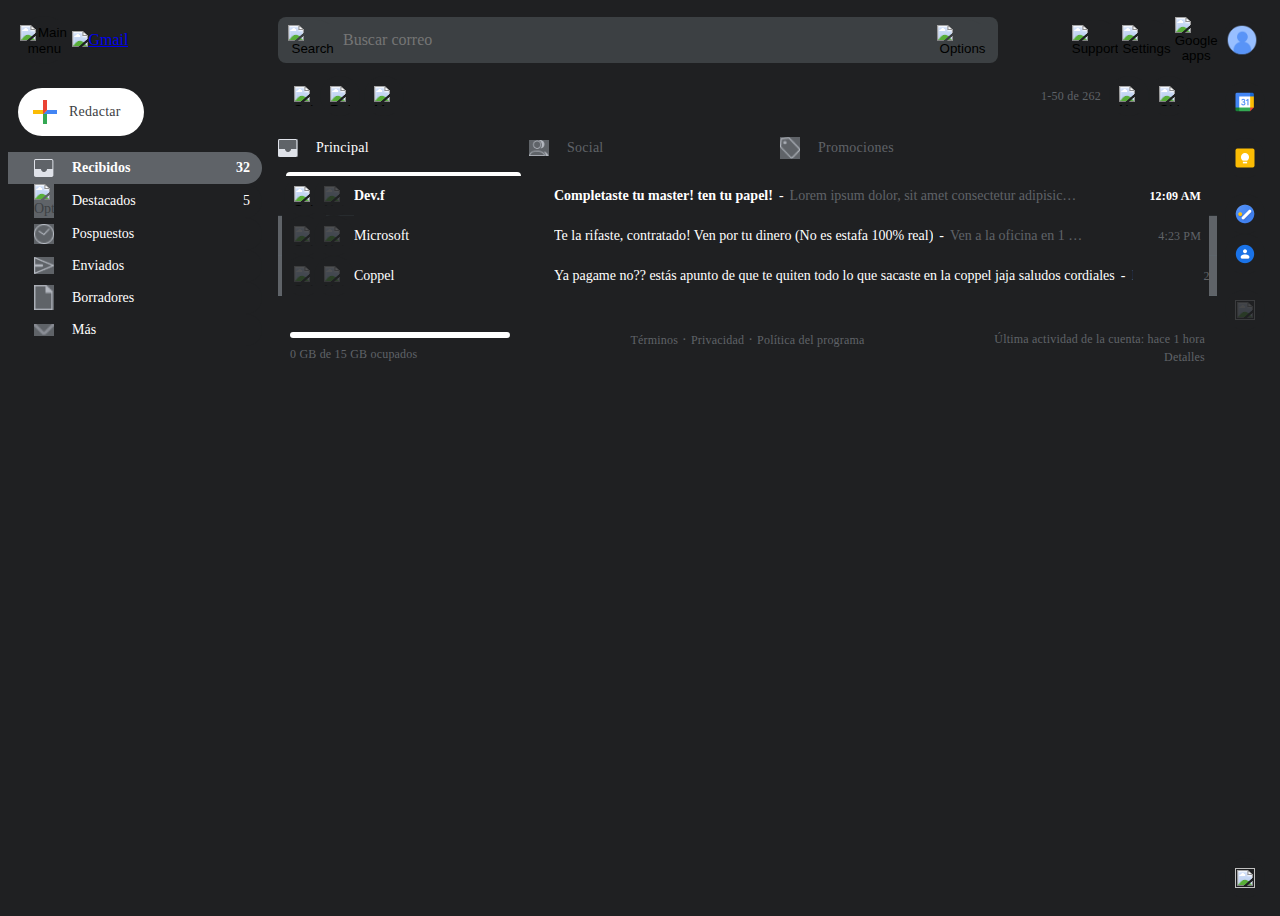
==== commit 945c52f1: "detalles finales" ====
--- a/index.html
+++ b/index.html
@@ -100,7 +100,7 @@
 
           <li class="category-item active">
             <div class="background-active">
-              <svg class="category-item-icon-active" xmlns="http://www.w3.org/2000/svg" height="24px" viewBox="0 0 24 24" width="24px" fill="#000000"><path d="M0 0h24v24H0V0z" fill="none"/><path d="M19 3H4.99c-1.11 0-1.98.89-1.98 2L3 19c0 1.1.88 2 1.99 2H19c1.1 0 2-.9 2-2V5c0-1.11-.9-2-2-2zm0 12h-4c0 1.66-1.35 3-3 3s-3-1.34-3-3H4.99V5H19v10z"/></svg>
+              <img class="category-item-icon-active" src="assets/icons/inbox.png" alt="Options" class="btn-icon-btn-icon-sm"></img>
               <span class="category-item-title-active">Recibidos</span>
             </div>
             <span class="category-item-number-active" >32</span>
@@ -108,7 +108,7 @@
 
           <li class="category-item">
             <div>
-              <svg class="category-item-icon" xmlns="http://www.w3.org/2000/svg" height="24px" viewBox="0 0 24 24" width="24px" fill="#000000"><path d="M0 0h24v24H0z" fill="none"/><path d="M0 0h24v24H0z" fill="none"/><path d="M12 17.27L18.18 21l-1.64-7.03L22 9.24l-7.19-.61L12 2 9.19 8.63 2 9.24l5.46 4.73L5.82 21z"/></svg>
+              <img class="category-item-icon-active" src="assets/icons/Star.png" alt="Options" class="btn-icon-btn-icon-sm"></img>
               <span class="category-item-title">Destacados</span>
             </div>
             <span class="category-item-number">5</span>
@@ -116,7 +116,7 @@
 
           <li class="category-item">
             <div>
-              <svg class="category-item-icon" xmlns="http://www.w3.org/2000/svg" enable-background="new 0 0 24 24" height="24px" viewBox="0 0 24 24" width="24px" fill="#000000"><g><path d="M0,0h24v24H0V0z" fill="none"/></g><g><path d="M11.99,2C6.47,2,2,6.48,2,12s4.47,10,9.99,10C17.52,22,22,17.52,22,12S17.52,2,11.99,2z M15.29,16.71L11,12.41V7h2v4.59 l3.71,3.71L15.29,16.71z"/></g></svg>
+              <img class="category-item-icon-active" src="assets/icons/watch.png" alt="Options" class="btn-icon btn-icon-sm"></img>
               <span class="category-item-title">Pospuestos</span>
             </div>
             <span class="category-item-number"></span>
@@ -124,7 +124,7 @@
 
           <li class="category-item">
             <div>
-              <svg class="category-item-icon" xmlns="http://www.w3.org/2000/svg" height="24px" viewBox="0 0 24 24" width="24px" fill="#000000"><path d="M0 0h24v24H0z" fill="none"/><path d="M2.01 21L23 12 2.01 3 2 10l15 2-15 2z"/></svg>
+              <img class="category-item-icon-active" src="assets/icons/Enviados.png" alt="Options" class="btn-icon-btn-icon-sm"></img>
               <span class="category-item-title">Enviados</span>
             </div>
             <span class="category-item-number"></span>
@@ -132,7 +132,7 @@
 
           <li class="category-item">
             <div>
-              <svg class="category-item-icon" xmlns="http://www.w3.org/2000/svg" height="24px" viewBox="0 0 24 24" width="24px" fill="#000000"><path d="M0 0h24v24H0z" fill="none"/><path d="M6 2c-1.1 0-1.99.9-1.99 2L4 20c0 1.1.89 2 1.99 2H18c1.1 0 2-.9 2-2V8l-6-6H6zm7 7V3.5L18.5 9H13z"/></svg>
+              <img class="category-item-icon-active" src="assets/icons/Borradores.png" alt="Options" class="btn-icon-btn-icon-sm"></img>
               <span class="category-item-title">Borradores</span>
             </div>
             <span class="category-item-number"></span>
@@ -140,7 +140,7 @@
 
           <ul class="category-item category-item-sub">
             <div>
-              <svg class="category-item-icon" xmlns="http://www.w3.org/2000/svg" height="24px" viewBox="0 0 24 24" width="24px" fill="#000000"><path d="M0 0h24v24H0z" fill="none"/><path d="M16.59 8.59L12 13.17 7.41 8.59 6 10l6 6 6-6z"/></svg>
+              <img class="category-item-icon-active" src="assets/icons/mas.png" alt="Options" class="btn-icon-btn-icon-sm"></img>
               <span class="category-item-title">Más</span>
             </div>
 
@@ -161,7 +161,7 @@
 
         <div class="app-item">
           <button class="btn">
-            <img src="assets/icons/calendar_2020q4_2x.png" alt="Calendar" class="btn-icon btn-icon-sm"">
+            <img src="assets/icons/calendar_2020q4_2x.png" alt="Calendar" class="btn-icon btn-icon-sm">
           </button>
         </div>
   
@@ -190,7 +190,7 @@
         </div>
       </div>
       <button class="btn">
-        <img src="assets/icons/arrow_forward.png" alt="" class="btn-icon btn-icon-sm btn-icon-alt">
+        <img src="assets/icons/arrow_forward.png" alt="" class="btn-icon btn-icon-sm btn-icon-sm">
       </button>
     </section>
     <!-- End Mario RIGHT SIDEBAR -->
@@ -207,16 +207,16 @@
   
             <div class="inbox-btn-group" >
               <button class="btn-alt">
-                <img src="assets/icons/check_select.png" alt="Select" class="btn-icon-sm btn-icon-alt btn-icon-hover">
+                <img src="assets/icons/check_select.png" alt="Select" class="btn-icon-sm">
               </button>
             </div>
   
             <button class="btn">
-              <img src="assets/icons/refresh.png" alt="Refresh" class="btn-icon btn-icon-sm btn-icon-alt btn-icon-hover">
+              <img src="assets/icons/refresh.png" alt="Refresh" class="btn-icon btn-icon-sm">
             </button>
   
             <button class="btn">
-              <img src="assets/icons/kebab_menu.png" alt="More" class="btn-icon btn-icon-sm btn-icon-alt btn-icon-hover">
+              <img src="assets/icons/kebab_menu.png" alt="More" class="btn-icon btn-icon-sm">
             </button>
   
           </div>
@@ -225,7 +225,7 @@
   
             <button class="btn-lg btn-alt" >
               <div class="inbox-menu-pagination">
-                1-50 of 262
+                1-50 de 262
               </div>
             </button>
   
@@ -235,15 +235,10 @@
               </button>
   
               <button class="btn btn-pagination">
-                <img src="assets/icons/arrow_forward.png" alt="Older" class="btn-icon-sm btn-icon-alt btn-icon-hover">
+                <img src="assets/icons/arrow_forward.png" alt="Older" class="btn-icon-sm btn-icon-alt">
               </button>
             </div>
   
-            <div class="inbox-btn-group" >
-              <button class="btn-alt">
-                <img src="assets/icons/keyboard_black_24dp.svg" id="keyboard" alt="Input tools on/off" class="btn-icon-sm btn-icon-alt" >
-              </button>
-            </div>
   
           </div>
   
@@ -254,18 +249,18 @@
           <div class="inbox-category">
   
             <div id="ctg-primary" class="inbox-category-item active">
-              <svg class="inbox-category-icon btn-icon btn-icon-sm btn-icon-alt active" xmlns="http://www.w3.org/2000/svg" height="24px" viewBox="0 0 24 24" width="24px" fill="#000000"><path d="M0 0h24v24H0V0z" fill="none"/><path d="M19 3H4.99c-1.11 0-1.98.89-1.98 2L3 19c0 1.1.88 2 1.99 2H19c1.1 0 2-.9 2-2V5c0-1.11-.9-2-2-2zm0 12h-4c0 1.66-1.35 3-3 3s-3-1.34-3-3H4.99V5H19v10z"/></svg>
-              <span class="inbox-category-title">Primary</span>
+              <img class="category-item-icon-active" src="assets/icons/inbox.png" alt="Options" class="btn-icon-btn-icon-sm"></img>
+              <span class="inbox-category-title">Principal</span>
             </div>
   
             <div class="inbox-category-item">
-              <svg class="inbox-category-icon btn-icon-btn-icon-alt btn-icon-sm" xmlns="http://www.w3.org/2000/svg" height="24px" viewBox="0 0 24 24" width="24px" fill="#000000"><path d="M0 0h24v24H0z" fill="none"/><path d="M16 11c1.66 0 2.99-1.34 2.99-3S17.66 5 16 5c-1.66 0-3 1.34-3 3s1.34 3 3 3zm-8 0c1.66 0 2.99-1.34 2.99-3S9.66 5 8 5C6.34 5 5 6.34 5 8s1.34 3 3 3zm0 2c-2.33 0-7 1.17-7 3.5V19h14v-2.5c0-2.33-4.67-3.5-7-3.5zm8 0c-.29 0-.62.02-.97.05 1.16.84 1.97 1.97 1.97 3.45V19h6v-2.5c0-2.33-4.67-3.5-7-3.5z"/></svg>
+              <img class="category-item-icon-active" src="assets/icons/Social.png" alt="Options" class="btn-icon-btn-icon-sm"></img>
               <span class="inbox-category-title">Social</span>
             </div>
   
             <div class="inbox-category-item">
-              <svg class="inbox-category-icon btn-icon-btn-icon-alt btn-icon-sm" xmlns="http://www.w3.org/2000/svg" height="24px" viewBox="0 0 24 24" width="24px" fill="#000000"><path d="M0 0h24v24H0z" fill="none"/><path d="M21.41 11.58l-9-9C12.05 2.22 11.55 2 11 2H4c-1.1 0-2 .9-2 2v7c0 .55.22 1.05.59 1.42l9 9c.36.36.86.58 1.41.58.55 0 1.05-.22 1.41-.59l7-7c.37-.36.59-.86.59-1.41 0-.55-.23-1.06-.59-1.42zM5.5 7C4.67 7 4 6.33 4 5.5S4.67 4 5.5 4 7 4.67 7 5.5 6.33 7 5.5 7z"/></svg>
-              <span class="inbox-category-title">Promotions</span>
+              <img class="category-item-icon-active" src="assets/icons/promo.png" alt="Options" class="btn-icon-btn-icon-sm"></img>
+              <span class="inbox-category-title">Promociones</span>
             </div>
   
           </div>
@@ -278,12 +273,12 @@
   
                   <div class="checkbox" style="margin-right: -12px;" >
                     <button class="btn">
-                      <img src="assets/icons/check_box_blank.png" alt="Select" class="btn-icon-sm btn-icon-alt btn-icon-hovermessage-btn-icon">
+                      <img src="assets/icons/check_box_blank.png" alt="Select" class="btn-icon-sm btn-icon-alt">
                     </button>
                   </div>
   
                   <button class="btn star" style="margin: 0;">
-                    <img src="assets/icons/Star.png" alt="Not starred" class="btn-icon-sm btn-icon-alt btn-icon-hover message-btn-icon">
+                    <img src="assets/icons/Star.png" alt="Not starred" class="btn-icon-sm btn-icon-alt message-btn-icon">
                   </button>
   
                   <div class="message-default" >
@@ -315,13 +310,13 @@
   
                   <div class="checkbox" style="margin-right: -12px;" >
                     <button class="btn">
-                      <img src="assets/icons/check_box_blank.png" alt="Select" class="btn-icon-sm btn-icon-alt btn-icon-hover message-btn-icon">
+                      <img src="assets/icons/check_box_blank.png" alt="Select" class="btn-icon-sm btn-icon-alt message-btn-icon">
                     </button>
                   </div>
   
                   <div >
                     <button class="btn star" style="margin: 0;">
-                      <img src="assets/icons/Star.png" alt="Not starred" class="btn-icon-sm btn-icon-alt btn-icon-hover message-btn-icon">
+                      <img src="assets/icons/Star.png" alt="Not starred" class="btn-icon-sm btn-icon-alt message-btn-icon">
                     </button>
                   </div>
   
@@ -353,13 +348,13 @@
   
                   <div class="checkbox" style="margin-right: -12px;" >
                     <button class="btn">
-                      <img src="assets/icons/check_box_blank.png" alt="Select" class="btn-icon-sm btn-icon-alt btn-icon-hover message-btn-icon">
+                      <img src="assets/icons/check_box_blank.png" alt="Select" class="btn-icon-sm btn-icon-alt message-btn-icon">
                     </button>
                   </div>
   
                   <div >
                     <button class="btn star" style="margin: 0;">
-                      <img src="assets/icons/Star.png" alt="Not starred" class="btn-icon-sm btn-icon-alt btn-icon-hover message-btn-icon">
+                      <img src="assets/icons/Star.png" alt="Not starred" class="btn-icon-sm btn-icon-alt message-btn-icon">
                     </button>
                   </div>
   
@@ -395,21 +390,21 @@
           <span class="progressbar" ></span>
           <a href="#" class="footer-link footer-text-sm">
             <div class="footer-group">
-              <span> 0 GB of 15 GB used</span> 
+              <span> 0 GB de 15 GB ocupados</span> 
             </div>
           </a>
         </div>
         <div class="footer-item">
-          <a href="#`" class="footer-link footer-text-sm">Terms</a>
+          <a href="#`" class="footer-link footer-text-sm">Términos</a>
           ·
-          <a href="#" class="footer-link footer-text-sm">Privacy</a>
+          <a href="#" class="footer-link footer-text-sm">Privacidad</a>
           ·
-          <a href="#" class="footer-link footer-text-sm">Program Policies</a>
+          <a href="#" class="footer-link footer-text-sm">Política del programa</a>
         </div>
         <div class="footer-item">
-          <span class="footer-text-sm" >Last activity: 37 minutes ago</span>
+          <span class="footer-text-sm" >Última actividad de la cuenta: hace 1 hora</span>
           <div class="footer-group">
-            <a href="#" class="footer-link footer-text-sm">Details</a>
+            <a href="#" class="footer-link footer-text-sm">Detalles</a>
           </div>
         </div>
       </div>
--- a/css/main.css
+++ b/css/main.css
@@ -236,6 +236,8 @@
 	color: white;
 	font-weight: 600;
 	background-color: var(--light-grey);
+	margin-right: 18px;
+
 }
 .category-item-icon {
 	width: 20px;
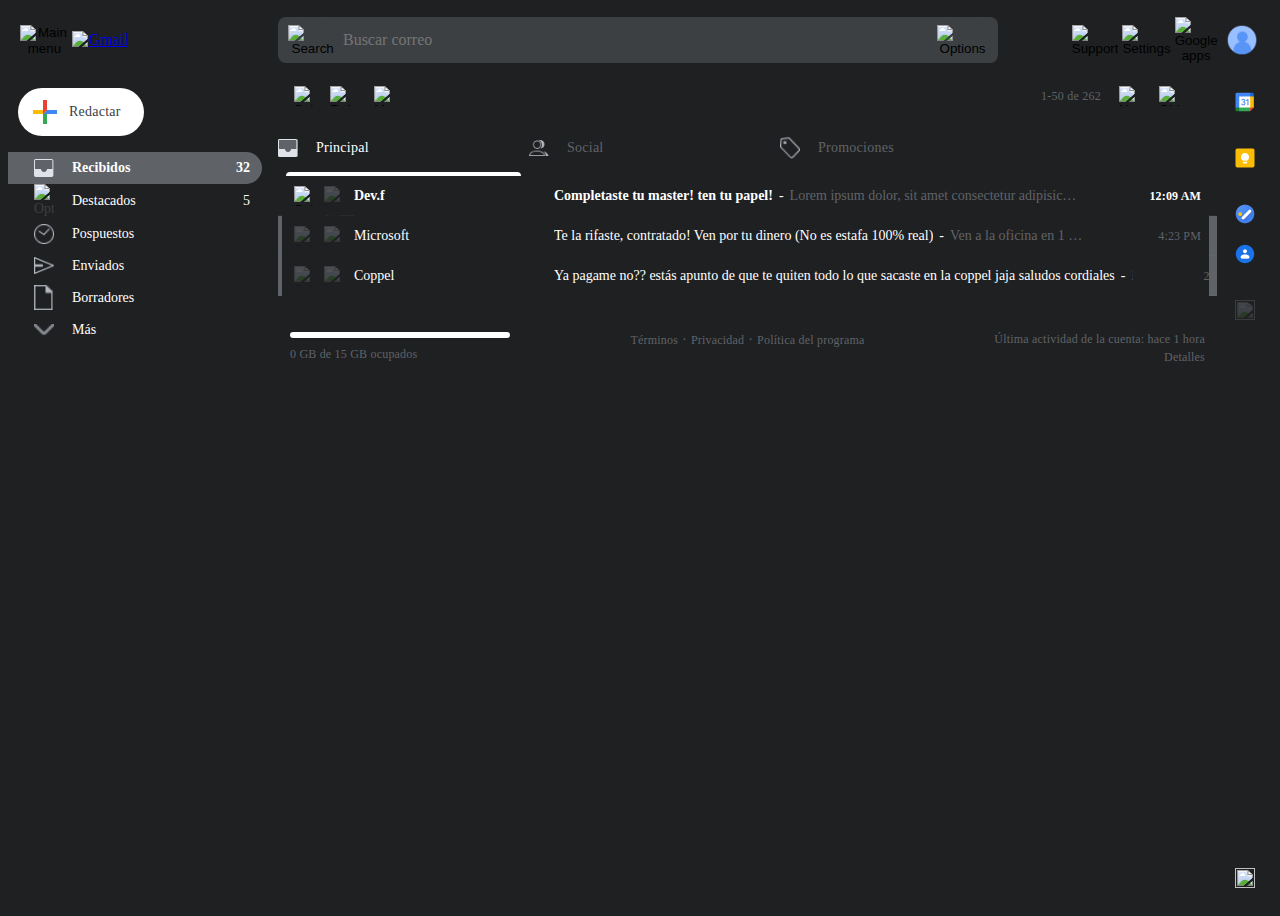
==== commit 8bdfb887: "cambios en css" ====
--- a/index.html
+++ b/index.html
@@ -108,7 +108,7 @@
 
           <li class="category-item">
             <div>
-              <img class="category-item-icon-active" src="assets/icons/Star.png" alt="Options" class="btn-icon-btn-icon-sm"></img>
+              <img class="category-item-icon" src="assets/icons/Star.png" alt="Options" class="btn-icon-btn-icon-sm"></img>
               <span class="category-item-title">Destacados</span>
             </div>
             <span class="category-item-number">5</span>
@@ -116,7 +116,7 @@
 
           <li class="category-item">
             <div>
-              <img class="category-item-icon-active" src="assets/icons/watch.png" alt="Options" class="btn-icon btn-icon-sm"></img>
+              <img class="category-item-icon" src="assets/icons/watch.png" alt="Options" class="btn-icon btn-icon-sm"></img>
               <span class="category-item-title">Pospuestos</span>
             </div>
             <span class="category-item-number"></span>
@@ -124,7 +124,7 @@
 
           <li class="category-item">
             <div>
-              <img class="category-item-icon-active" src="assets/icons/Enviados.png" alt="Options" class="btn-icon-btn-icon-sm"></img>
+              <img class="category-item-icon" src="assets/icons/Enviados.png" alt="Options" class="btn-icon-btn-icon-sm"></img>
               <span class="category-item-title">Enviados</span>
             </div>
             <span class="category-item-number"></span>
@@ -132,7 +132,7 @@
 
           <li class="category-item">
             <div>
-              <img class="category-item-icon-active" src="assets/icons/Borradores.png" alt="Options" class="btn-icon-btn-icon-sm"></img>
+              <img class="category-item-icon" src="assets/icons/Borradores.png" alt="Options" class="btn-icon-btn-icon-sm"></img>
               <span class="category-item-title">Borradores</span>
             </div>
             <span class="category-item-number"></span>
@@ -140,7 +140,7 @@
 
           <ul class="category-item category-item-sub">
             <div>
-              <img class="category-item-icon-active" src="assets/icons/mas.png" alt="Options" class="btn-icon-btn-icon-sm"></img>
+              <img class="category-item-icon" src="assets/icons/mas.png" alt="Options" class="btn-icon-btn-icon-sm"></img>
               <span class="category-item-title">Más</span>
             </div>
 
@@ -254,12 +254,12 @@
             </div>
   
             <div class="inbox-category-item">
-              <img class="category-item-icon-active" src="assets/icons/Social.png" alt="Options" class="btn-icon-btn-icon-sm"></img>
+              <img class="category-item-icon" src="assets/icons/Social.png" alt="Options" class="btn-icon-btn-icon-sm"></img>
               <span class="inbox-category-title">Social</span>
             </div>
   
             <div class="inbox-category-item">
-              <img class="category-item-icon-active" src="assets/icons/promo.png" alt="Options" class="btn-icon-btn-icon-sm"></img>
+              <img class="category-item-icon" src="assets/icons/promo.png" alt="Options" class="btn-icon-btn-icon-sm"></img>
               <span class="inbox-category-title">Promociones</span>
             </div>
   
--- a/css/main.css
+++ b/css/main.css
@@ -236,14 +236,15 @@
 	color: white;
 	font-weight: 600;
 	background-color: var(--light-grey);
-	margin-right: 18px;
-
+	
 }
 .category-item-icon {
 	width: 20px;
 	margin-right: 18px;
 	opacity: var(--opacity);
 	fill: white;
+	background-color: var(--background);
+
 }
 
 .category-item-icon-active {
